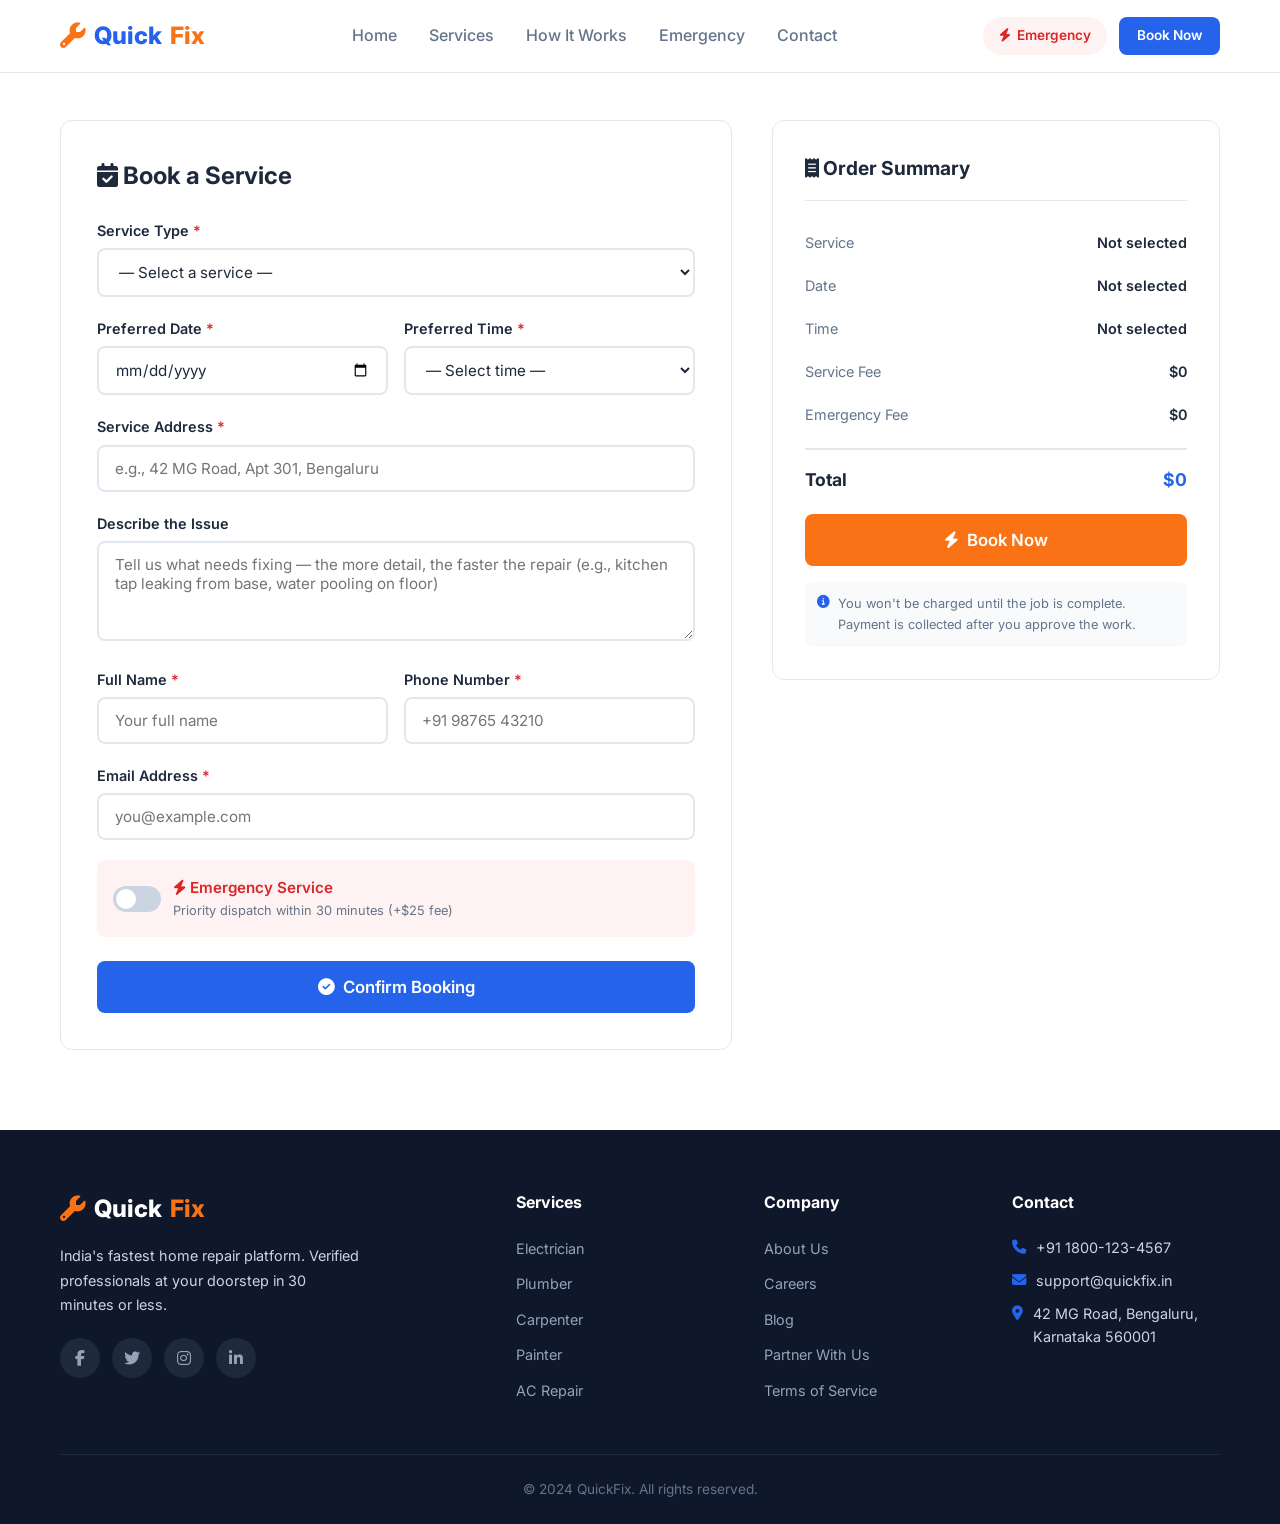
==== booking.html @ 73a85759 "feat: create complete QuickFix home repair services website - index.html: Landing page with hero, se" ====
<!DOCTYPE html>
<html lang="en">
<head>
  <meta charset="UTF-8">
  <meta name="viewport" content="width=device-width, initial-scale=1.0">
  <meta name="description" content="Book a home repair professional on QuickFix. Choose your service, pick a time, and get it fixed.">
  <title>Book a Service – QuickFix</title>
  <link rel="preconnect" href="https://fonts.googleapis.com">
  <link rel="preconnect" href="https://fonts.gstatic.com" crossorigin>
  <link href="https://fonts.googleapis.com/css2?family=Inter:wght@300;400;500;600;700;800&display=swap" rel="stylesheet">
  <link rel="stylesheet" href="https://cdnjs.cloudflare.com/ajax/libs/font-awesome/6.4.0/css/all.min.css">
  <link rel="stylesheet" href="css/style.css">
</head>
<body>

  <!-- ===== Navigation ===== -->
  <nav class="navbar" role="navigation" aria-label="Main navigation">
    <div class="container">
      <a href="index.html" class="logo" aria-label="QuickFix Home">
        <i class="fas fa-wrench"></i>
        <span>Quick</span><span>Fix</span>
      </a>
      <ul class="nav-links" role="menubar">
        <li role="none"><a href="index.html" role="menuitem">Home</a></li>
        <li role="none"><a href="services.html" role="menuitem">Services</a></li>
        <li role="none"><a href="index.html#how-it-works" role="menuitem">How It Works</a></li>
        <li role="none"><a href="index.html#emergency" role="menuitem">Emergency</a></li>
        <li role="none"><a href="index.html#contact" role="menuitem">Contact</a></li>
      </ul>
      <div class="nav-actions">
        <a href="index.html#emergency" class="nav-emergency" aria-label="Emergency services available">
          <i class="fas fa-bolt"></i> Emergency
        </a>
        <a href="booking.html" class="btn btn-primary btn-sm active">Book Now</a>
        <button class="hamburger" aria-label="Toggle menu" aria-expanded="false">
          <span></span><span></span><span></span>
        </button>
      </div>
    </div>
  </nav>

  <!-- ===== Booking Section ===== -->
  <section class="booking-section">
    <div class="container">
      <div class="booking-layout">

        <!-- Booking Form -->
        <div class="booking-form-card fade-in">
          <h2><i class="fas fa-calendar-check"></i> Book a Service</h2>
          <form id="bookingForm" novalidate>

            <!-- Service Type -->
            <div class="form-group">
              <label for="service">Service Type <span class="required">*</span></label>
              <select id="service" class="form-control" required aria-required="true">
                <option value="">— Select a service —</option>
                <option value="electrician">Electrician</option>
                <option value="plumber">Plumber</option>
                <option value="carpenter">Carpenter</option>
                <option value="painter">Painter</option>
                <option value="ac_repair">AC Repair</option>
                <option value="mechanic">Mechanic</option>
                <option value="appliance">Appliance Repair</option>
                <option value="locksmith">Locksmith</option>
              </select>
              <span class="error-message">Please select a service</span>
            </div>

            <!-- Date & Time -->
            <div class="form-row">
              <div class="form-group">
                <label for="date">Preferred Date <span class="required">*</span></label>
                <input type="date" id="date" class="form-control" required aria-required="true">
                <span class="error-message">Please select a date</span>
              </div>
              <div class="form-group">
                <label for="time">Preferred Time <span class="required">*</span></label>
                <select id="time" class="form-control" required aria-required="true">
                  <option value="">— Select time —</option>
                  <option value="08:00 AM">08:00 AM</option>
                  <option value="09:00 AM">09:00 AM</option>
                  <option value="10:00 AM">10:00 AM</option>
                  <option value="11:00 AM">11:00 AM</option>
                  <option value="12:00 PM">12:00 PM</option>
                  <option value="01:00 PM">01:00 PM</option>
                  <option value="02:00 PM">02:00 PM</option>
                  <option value="03:00 PM">03:00 PM</option>
                  <option value="04:00 PM">04:00 PM</option>
                  <option value="05:00 PM">05:00 PM</option>
                  <option value="06:00 PM">06:00 PM</option>
                  <option value="07:00 PM">07:00 PM</option>
                </select>
                <span class="error-message">Please select a time</span>
              </div>
            </div>

            <!-- Address -->
            <div class="form-group">
              <label for="address">Service Address <span class="required">*</span></label>
              <input type="text" id="address" class="form-control" placeholder="e.g., 42 MG Road, Apt 301, Bengaluru" required aria-required="true">
              <span class="error-message">Please enter your address</span>
            </div>

            <!-- Description -->
            <div class="form-group">
              <label for="description">Describe the Issue</label>
              <textarea id="description" class="form-control" placeholder="Tell us what needs fixing — the more detail, the faster the repair (e.g., kitchen tap leaking from base, water pooling on floor)"></textarea>
            </div>

            <!-- Contact Info -->
            <div class="form-row">
              <div class="form-group">
                <label for="name">Full Name <span class="required">*</span></label>
                <input type="text" id="name" class="form-control" placeholder="Your full name" required aria-required="true">
                <span class="error-message">Please enter your name</span>
              </div>
              <div class="form-group">
                <label for="phone">Phone Number <span class="required">*</span></label>
                <input type="tel" id="phone" class="form-control" placeholder="+91 98765 43210" required aria-required="true">
                <span class="error-message">Please enter a valid phone number</span>
              </div>
            </div>

            <div class="form-group">
              <label for="email">Email Address <span class="required">*</span></label>
              <input type="email" id="email" class="form-control" placeholder="you@example.com" required aria-required="true">
              <span class="error-message">Please enter a valid email address</span>
            </div>

            <!-- Emergency Toggle -->
            <div class="emergency-toggle">
              <label class="toggle-switch">
                <input type="checkbox" id="emergency" aria-label="Toggle emergency service">
                <span class="toggle-slider"></span>
              </label>
              <div class="emergency-toggle-text">
                <h4><i class="fas fa-bolt"></i> Emergency Service</h4>
                <p>Priority dispatch within 30 minutes (+$25 fee)</p>
              </div>
            </div>

            <button type="submit" class="btn btn-primary btn-lg" style="width:100%;">
              <i class="fas fa-check-circle"></i> Confirm Booking
            </button>
          </form>
        </div>

        <!-- Order Summary Sidebar -->
        <div class="booking-summary fade-in">
          <h3><i class="fas fa-receipt"></i> Order Summary</h3>
          <div class="summary-item">
            <span>Service</span>
            <span id="summaryService">Not selected</span>
          </div>
          <div class="summary-item">
            <span>Date</span>
            <span id="summaryDate">Not selected</span>
          </div>
          <div class="summary-item">
            <span>Time</span>
            <span id="summaryTime">Not selected</span>
          </div>
          <div class="summary-item">
            <span>Service Fee</span>
            <span id="summaryPrice">$0</span>
          </div>
          <div class="summary-item">
            <span>Emergency Fee</span>
            <span id="summaryEmergency">$0</span>
          </div>
          <div class="summary-total">
            <span>Total</span>
            <span id="summaryTotal">$0</span>
          </div>
          <button type="button" id="confirmBooking" class="btn btn-accent btn-lg">
            <i class="fas fa-bolt"></i> Book Now
          </button>
          <div class="summary-note">
            <i class="fas fa-info-circle"></i>
            <span>You won't be charged until the job is complete. Payment is collected after you approve the work.</span>
          </div>
        </div>

      </div>
    </div>
  </section>

  <!-- ===== Confirmation Modal ===== -->
  <div class="modal-overlay" id="confirmationModal" role="dialog" aria-modal="true" aria-labelledby="modalTitle">
    <div class="modal">
      <div class="modal-icon" aria-hidden="true">
        <i class="fas fa-check"></i>
      </div>
      <h2 id="modalTitle">Booking Confirmed!</h2>
      <p>Your service request has been received. A verified professional will be assigned shortly. You'll receive an SMS and email confirmation within 2 minutes.</p>
      <a href="index.html" class="btn btn-primary modal-close">Back to Home</a>
    </div>
  </div>

  <!-- ===== Footer ===== -->
  <footer class="footer">
    <div class="container">
      <div class="footer-grid">
        <div class="footer-brand">
          <a href="index.html" class="logo" aria-label="QuickFix Home">
            <i class="fas fa-wrench"></i>
            <span>Quick</span><span>Fix</span>
          </a>
          <p>India's fastest home repair platform. Verified professionals at your doorstep in 30 minutes or less.</p>
          <div class="footer-social">
            <a href="#" aria-label="Facebook"><i class="fab fa-facebook-f"></i></a>
            <a href="#" aria-label="Twitter"><i class="fab fa-twitter"></i></a>
            <a href="#" aria-label="Instagram"><i class="fab fa-instagram"></i></a>
            <a href="#" aria-label="LinkedIn"><i class="fab fa-linkedin-in"></i></a>
          </div>
        </div>
        <div>
          <h4>Services</h4>
          <ul>
            <li><a href="services.html?search=electrician">Electrician</a></li>
            <li><a href="services.html?search=plumber">Plumber</a></li>
            <li><a href="services.html?search=carpenter">Carpenter</a></li>
            <li><a href="services.html?search=painter">Painter</a></li>
            <li><a href="services.html?search=ac">AC Repair</a></li>
          </ul>
        </div>
        <div>
          <h4>Company</h4>
          <ul>
            <li><a href="#">About Us</a></li>
            <li><a href="#">Careers</a></li>
            <li><a href="#">Blog</a></li>
            <li><a href="#">Partner With Us</a></li>
            <li><a href="#">Terms of Service</a></li>
          </ul>
        </div>
        <div>
          <h4>Contact</h4>
          <ul class="footer-contact">
            <li><i class="fas fa-phone"></i> <span>+91 1800-123-4567</span></li>
            <li><i class="fas fa-envelope"></i> <span>support@quickfix.in</span></li>
            <li><i class="fas fa-location-dot"></i> <span>42 MG Road, Bengaluru, Karnataka 560001</span></li>
          </ul>
        </div>
      </div>
      <div class="footer-bottom">
        <p>&copy; 2024 QuickFix. All rights reserved.</p>
      </div>
    </div>
  </footer>

  <script src="js/main.js"></script>
</body>
</html>
---- css/style.css ----
/* ===== CSS Variables & Reset ===== */
:root {
  --primary: #2563EB;
  --primary-dark: #1D4ED8;
  --primary-light: #DBEAFE;
  --accent: #F97316;
  --accent-dark: #EA580C;
  --accent-light: #FFF7ED;
  --text: #1E293B;
  --text-light: #64748B;
  --bg: #FFFFFF;
  --bg-alt: #F8FAFC;
  --border: #E2E8F0;
  --success: #16A34A;
  --danger: #DC2626;
  --shadow-sm: 0 1px 2px rgba(0,0,0,.05);
  --shadow: 0 4px 6px -1px rgba(0,0,0,.1), 0 2px 4px -2px rgba(0,0,0,.1);
  --shadow-lg: 0 10px 15px -3px rgba(0,0,0,.1), 0 4px 6px -4px rgba(0,0,0,.1);
  --shadow-xl: 0 20px 25px -5px rgba(0,0,0,.1), 0 8px 10px -6px rgba(0,0,0,.1);
  --radius: 12px;
  --radius-sm: 8px;
  --transition: .3s ease;
}

*, *::before, *::after { box-sizing: border-box; margin: 0; padding: 0; }

html { scroll-behavior: smooth; }

body {
  font-family: 'Inter', system-ui, -apple-system, sans-serif;
  color: var(--text);
  background: var(--bg);
  line-height: 1.6;
  -webkit-font-smoothing: antialiased;
}

a { text-decoration: none; color: inherit; transition: color var(--transition); }
ul { list-style: none; }
img { max-width: 100%; display: block; }
button, input, select, textarea { font-family: inherit; font-size: inherit; }

.container {
  width: 100%;
  max-width: 1200px;
  margin: 0 auto;
  padding: 0 20px;
}

.section { padding: 80px 0; }
.section-title {
  font-size: 2rem;
  font-weight: 800;
  text-align: center;
  margin-bottom: .5rem;
}
.section-subtitle {
  text-align: center;
  color: var(--text-light);
  font-size: 1.1rem;
  margin-bottom: 3rem;
}

/* ===== Buttons ===== */
.btn {
  display: inline-flex;
  align-items: center;
  gap: 8px;
  padding: 12px 28px;
  border-radius: var(--radius-sm);
  font-weight: 600;
  font-size: .95rem;
  border: none;
  cursor: pointer;
  transition: all var(--transition);
  text-align: center;
  justify-content: center;
}
.btn-primary { background: var(--primary); color: #fff; }
.btn-primary:hover { background: var(--primary-dark); transform: translateY(-2px); box-shadow: var(--shadow-lg); }
.btn-accent { background: var(--accent); color: #fff; }
.btn-accent:hover { background: var(--accent-dark); transform: translateY(-2px); box-shadow: var(--shadow-lg); }
.btn-outline { background: transparent; color: var(--primary); border: 2px solid var(--primary); }
.btn-outline:hover { background: var(--primary); color: #fff; }
.btn-danger { background: var(--danger); color: #fff; }
.btn-danger:hover { background: #B91C1C; transform: translateY(-2px); }
.btn-sm { padding: 8px 18px; font-size: .85rem; }
.btn-lg { padding: 16px 36px; font-size: 1.05rem; }

/* ===== Navigation ===== */
.navbar {
  position: fixed;
  top: 0; left: 0; right: 0;
  z-index: 1000;
  background: rgba(255,255,255,.95);
  backdrop-filter: blur(10px);
  border-bottom: 1px solid var(--border);
  transition: box-shadow var(--transition);
}
.navbar.scrolled { box-shadow: var(--shadow); }
.navbar .container {
  display: flex;
  align-items: center;
  justify-content: space-between;
  height: 72px;
}
.logo {
  display: flex;
  align-items: center;
  gap: 8px;
  font-size: 1.5rem;
  font-weight: 800;
}
.logo i { color: var(--accent); font-size: 1.6rem; }
.logo span:first-of-type { color: var(--primary); }
.logo span:last-of-type { color: var(--accent); }

.nav-links { display: flex; align-items: center; gap: 32px; }
.nav-links a {
  font-weight: 500;
  color: var(--text-light);
  position: relative;
  padding: 4px 0;
}
.nav-links a::after {
  content: '';
  position: absolute;
  bottom: -2px; left: 0;
  width: 0; height: 2px;
  background: var(--primary);
  transition: width var(--transition);
}
.nav-links a:hover, .nav-links a.active { color: var(--primary); }
.nav-links a:hover::after, .nav-links a.active::after { width: 100%; }

.nav-actions { display: flex; align-items: center; gap: 12px; }
.nav-emergency {
  display: inline-flex;
  align-items: center;
  gap: 6px;
  padding: 8px 16px;
  background: #FEF2F2;
  color: var(--danger);
  border-radius: 50px;
  font-weight: 600;
  font-size: .85rem;
  animation: pulse-emergency 2s infinite;
}
@keyframes pulse-emergency {
  0%, 100% { box-shadow: 0 0 0 0 rgba(220,38,38,.3); }
  50% { box-shadow: 0 0 0 8px rgba(220,38,38,0); }
}

.hamburger {
  display: none;
  flex-direction: column;
  gap: 5px;
  background: none;
  border: none;
  cursor: pointer;
  padding: 4px;
}
.hamburger span {
  width: 24px; height: 2px;
  background: var(--text);
  transition: all var(--transition);
  border-radius: 2px;
}
.hamburger.active span:nth-child(1) { transform: rotate(45deg) translate(5px,5px); }
.hamburger.active span:nth-child(2) { opacity: 0; }
.hamburger.active span:nth-child(3) { transform: rotate(-45deg) translate(5px,-5px); }

/* ===== Hero ===== */
.hero {
  padding: 140px 0 80px;
  background: linear-gradient(135deg, var(--primary-light) 0%, #EFF6FF 50%, #FFF7ED 100%);
  position: relative;
  overflow: hidden;
}
.hero::before {
  content: '';
  position: absolute;
  top: -50%; right: -20%;
  width: 600px; height: 600px;
  background: radial-gradient(circle, rgba(37,99,235,.08) 0%, transparent 70%);
  border-radius: 50%;
}
.hero .container {
  display: flex;
  align-items: center;
  gap: 60px;
}
.hero-content { flex: 1; }
.hero-badge {
  display: inline-flex;
  align-items: center;
  gap: 8px;
  padding: 6px 16px;
  background: #fff;
  border-radius: 50px;
  font-size: .85rem;
  font-weight: 600;
  color: var(--primary);
  margin-bottom: 20px;
  box-shadow: var(--shadow-sm);
}
.hero-badge i { color: var(--accent); }
.hero h1 {
  font-size: 3.2rem;
  font-weight: 800;
  line-height: 1.15;
  margin-bottom: 16px;
}
.hero h1 .highlight { color: var(--primary); }
.hero h1 .accent { color: var(--accent); }
.hero-subtitle {
  font-size: 1.15rem;
  color: var(--text-light);
  margin-bottom: 32px;
  max-width: 500px;
}
.hero-search {
  display: flex;
  background: #fff;
  border-radius: var(--radius);
  box-shadow: var(--shadow-lg);
  overflow: hidden;
  max-width: 520px;
  margin-bottom: 24px;
}
.hero-search input {
  flex: 1;
  padding: 16px 20px;
  border: none;
  outline: none;
  font-size: 1rem;
}
.hero-search button {
  padding: 16px 28px;
  background: var(--primary);
  color: #fff;
  border: none;
  cursor: pointer;
  font-weight: 600;
  transition: background var(--transition);
  white-space: nowrap;
}
.hero-search button:hover { background: var(--primary-dark); }
.hero-stats {
  display: flex;
  gap: 32px;
  margin-top: 32px;
}
.hero-stat strong {
  display: block;
  font-size: 1.5rem;
  font-weight: 800;
  color: var(--text);
}
.hero-stat span {
  font-size: .85rem;
  color: var(--text-light);
}
.hero-visual {
  flex: 1;
  display: flex;
  align-items: center;
  justify-content: center;
}
.hero-illustration {
  width: 380px; height: 380px;
  background: linear-gradient(135deg, var(--primary), var(--primary-dark));
  border-radius: 50%;
  display: flex;
  align-items: center;
  justify-content: center;
  position: relative;
}
.hero-illustration i {
  font-size: 8rem;
  color: rgba(255,255,255,.9);
}
.hero-float {
  position: absolute;
  background: #fff;
  padding: 12px 18px;
  border-radius: var(--radius-sm);
  box-shadow: var(--shadow-lg);
  font-size: .85rem;
  font-weight: 600;
  display: flex;
  align-items: center;
  gap: 8px;
  animation: float 3s ease-in-out infinite;
}
.hero-float:nth-child(2) { top: 20px; right: -20px; animation-delay: .5s; }
.hero-float:nth-child(3) { bottom: 40px; left: -30px; animation-delay: 1s; }
.hero-float:nth-child(4) { top: 50%; right: -40px; animation-delay: 1.5s; }
.hero-float i { font-size: 1.1rem; }
.hero-float .text-success { color: var(--success); }
.hero-float .text-accent { color: var(--accent); }
.hero-float .text-primary { color: var(--primary); }
@keyframes float {
  0%, 100% { transform: translateY(0); }
  50% { transform: translateY(-10px); }
}

/* ===== Service Categories Grid ===== */
.categories { background: var(--bg); }
.categories-grid {
  display: grid;
  grid-template-columns: repeat(4, 1fr);
  gap: 20px;
}
.category-card {
  background: #fff;
  border: 2px solid var(--border);
  border-radius: var(--radius);
  padding: 28px 20px;
  text-align: center;
  cursor: pointer;
  transition: all var(--transition);
}
.category-card:hover {
  border-color: var(--primary);
  transform: translateY(-4px);
  box-shadow: var(--shadow-lg);
}
.category-icon {
  width: 64px; height: 64px;
  margin: 0 auto 16px;
  border-radius: 16px;
  display: flex;
  align-items: center;
  justify-content: center;
  font-size: 1.6rem;
  color: #fff;
}
.category-card h3 { font-size: 1rem; font-weight: 600; margin-bottom: 4px; }
.category-card p { font-size: .8rem; color: var(--text-light); }

/* ===== How It Works ===== */
.how-it-works { background: var(--bg-alt); }
.steps {
  display: grid;
  grid-template-columns: repeat(3, 1fr);
  gap: 40px;
  position: relative;
}
.steps::before {
  content: '';
  position: absolute;
  top: 50px;
  left: 20%;
  right: 20%;
  height: 2px;
  background: var(--border);
}
.step {
  text-align: center;
  position: relative;
}
.step-number {
  width: 80px; height: 80px;
  margin: 0 auto 20px;
  border-radius: 50%;
  background: var(--primary);
  color: #fff;
  display: flex;
  align-items: center;
  justify-content: center;
  font-size: 1.8rem;
  font-weight: 800;
  position: relative;
  z-index: 1;
}
.step h3 { font-size: 1.2rem; font-weight: 700; margin-bottom: 8px; }
.step p { color: var(--text-light); font-size: .95rem; max-width: 280px; margin: 0 auto; }

/* ===== Emergency Banner ===== */
.emergency-banner {
  background: linear-gradient(135deg, var(--danger) 0%, #991B1B 100%);
  color: #fff;
  padding: 60px 0;
  text-align: center;
  position: relative;
  overflow: hidden;
}
.emergency-banner::before {
  content: '';
  position: absolute;
  top: -50%; left: -20%;
  width: 400px; height: 400px;
  background: rgba(255,255,255,.05);
  border-radius: 50%;
}
.emergency-banner h2 { font-size: 2rem; font-weight: 800; margin-bottom: 8px; }
.emergency-banner p { font-size: 1.1rem; opacity: .9; margin-bottom: 24px; }
.emergency-features {
  display: flex;
  justify-content: center;
  gap: 40px;
  margin-bottom: 28px;
  flex-wrap: wrap;
}
.emergency-feature {
  display: flex;
  align-items: center;
  gap: 8px;
  font-weight: 600;
}
.emergency-feature i { font-size: 1.2rem; }

/* ===== Workers Section ===== */
.workers { background: var(--bg); }
.workers-grid {
  display: grid;
  grid-template-columns: repeat(4, 1fr);
  gap: 24px;
}
.worker-card {
  background: #fff;
  border: 1px solid var(--border);
  border-radius: var(--radius);
  overflow: hidden;
  transition: all var(--transition);
}
.worker-card:hover { transform: translateY(-4px); box-shadow: var(--shadow-lg); }
.worker-avatar {
  width: 100%;
  height: 200px;
  background: linear-gradient(135deg, var(--primary-light), #EFF6FF);
  display: flex;
  align-items: center;
  justify-content: center;
}
.worker-avatar i { font-size: 4rem; color: var(--primary); }
.worker-info { padding: 20px; }
.worker-info h3 { font-size: 1.1rem; font-weight: 700; }
.worker-profession {
  color: var(--primary);
  font-size: .85rem;
  font-weight: 600;
  margin-bottom: 10px;
}
.worker-meta {
  display: flex;
  justify-content: space-between;
  align-items: center;
  margin-bottom: 16px;
}
.worker-rating { display: flex; align-items: center; gap: 4px; font-weight: 600; font-size: .9rem; }
.worker-rating i { color: #FBBF24; }
.worker-jobs { color: var(--text-light); font-size: .85rem; }
.worker-card .btn { width: 100%; }

/* ===== Testimonials ===== */
.testimonials { background: var(--bg-alt); }
.testimonials-grid {
  display: grid;
  grid-template-columns: repeat(3, 1fr);
  gap: 24px;
}
.testimonial-card {
  background: #fff;
  padding: 32px;
  border-radius: var(--radius);
  box-shadow: var(--shadow-sm);
  border: 1px solid var(--border);
  transition: all var(--transition);
}
.testimonial-card:hover { box-shadow: var(--shadow-lg); transform: translateY(-2px); }
.testimonial-stars {
  display: flex;
  gap: 2px;
  margin-bottom: 16px;
  color: #FBBF24;
  font-size: .9rem;
}
.testimonial-text {
  font-size: 1rem;
  line-height: 1.7;
  color: var(--text);
  margin-bottom: 20px;
}
.testimonial-author {
  display: flex;
  align-items: center;
  gap: 12px;
}
.testimonial-avatar {
  width: 48px; height: 48px;
  border-radius: 50%;
  background: var(--primary-light);
  display: flex;
  align-items: center;
  justify-content: center;
  color: var(--primary);
  font-weight: 700;
  font-size: 1.1rem;
}
.testimonial-author h4 { font-size: .95rem; font-weight: 600; }
.testimonial-author p { font-size: .8rem; color: var(--text-light); }

/* ===== CTA App Download ===== */
.cta-section {
  background: linear-gradient(135deg, var(--primary) 0%, var(--primary-dark) 100%);
  color: #fff;
  padding: 80px 0;
  text-align: center;
  position: relative;
  overflow: hidden;
}
.cta-section::before {
  content: '';
  position: absolute;
  bottom: -40%; right: -10%;
  width: 500px; height: 500px;
  background: rgba(255,255,255,.05);
  border-radius: 50%;
}
.cta-section h2 { font-size: 2.2rem; font-weight: 800; margin-bottom: 12px; }
.cta-section p { font-size: 1.1rem; opacity: .9; margin-bottom: 32px; max-width: 500px; margin-left: auto; margin-right: auto; }
.cta-buttons { display: flex; justify-content: center; gap: 16px; flex-wrap: wrap; }
.cta-store-btn {
  display: inline-flex;
  align-items: center;
  gap: 12px;
  padding: 14px 28px;
  background: rgba(255,255,255,.15);
  border: 2px solid rgba(255,255,255,.3);
  border-radius: var(--radius-sm);
  color: #fff;
  transition: all var(--transition);
  cursor: pointer;
}
.cta-store-btn:hover { background: rgba(255,255,255,.25); transform: translateY(-2px); }
.cta-store-btn i { font-size: 1.8rem; }
.cta-store-btn .store-text { text-align: left; }
.cta-store-btn .store-text small { display: block; font-size: .7rem; opacity: .8; }
.cta-store-btn .store-text span { font-size: 1.05rem; font-weight: 700; }

/* ===== Footer ===== */
.footer {
  background: #0F172A;
  color: #CBD5E1;
  padding: 60px 0 0;
}
.footer-grid {
  display: grid;
  grid-template-columns: 2fr 1fr 1fr 1fr;
  gap: 40px;
  padding-bottom: 40px;
  border-bottom: 1px solid #1E293B;
}
.footer-brand .logo { margin-bottom: 16px; }
.footer-brand .logo span:first-of-type { color: #fff; }
.footer-brand p { font-size: .9rem; line-height: 1.7; max-width: 300px; }
.footer h4 { color: #fff; font-size: 1rem; font-weight: 700; margin-bottom: 20px; }
.footer ul li { margin-bottom: 10px; }
.footer ul a { color: #94A3B8; font-size: .9rem; transition: color var(--transition); }
.footer ul a:hover { color: #fff; }
.footer-contact li {
  display: flex;
  align-items: flex-start;
  gap: 10px;
  font-size: .9rem;
  margin-bottom: 12px;
}
.footer-contact i { color: var(--primary); margin-top: 4px; }
.footer-social {
  display: flex;
  gap: 12px;
  margin-top: 20px;
}
.footer-social a {
  width: 40px; height: 40px;
  border-radius: 50%;
  background: #1E293B;
  display: flex;
  align-items: center;
  justify-content: center;
  color: #94A3B8;
  transition: all var(--transition);
}
.footer-social a:hover { background: var(--primary); color: #fff; }
.footer-bottom {
  text-align: center;
  padding: 24px 0;
  font-size: .85rem;
  color: #64748B;
}

/* ===== Services Page ===== */
.page-header {
  padding: 120px 0 60px;
  background: linear-gradient(135deg, var(--primary-light) 0%, #EFF6FF 100%);
  text-align: center;
}
.page-header h1 { font-size: 2.5rem; font-weight: 800; margin-bottom: 8px; }
.page-header p { color: var(--text-light); font-size: 1.1rem; }

.services-filter {
  display: flex;
  justify-content: center;
  flex-wrap: wrap;
  gap: 10px;
  padding: 40px 0 0;
}
.filter-btn {
  padding: 10px 22px;
  border: 2px solid var(--border);
  border-radius: 50px;
  background: #fff;
  font-weight: 500;
  cursor: pointer;
  transition: all var(--transition);
  font-size: .9rem;
}
.filter-btn:hover, .filter-btn.active {
  border-color: var(--primary);
  background: var(--primary);
  color: #fff;
}

.services-grid {
  display: grid;
  grid-template-columns: repeat(3, 1fr);
  gap: 24px;
  padding: 40px 0 80px;
}
.service-card {
  background: #fff;
  border: 1px solid var(--border);
  border-radius: var(--radius);
  padding: 32px;
  transition: all var(--transition);
}
.service-card:hover { border-color: var(--primary); transform: translateY(-4px); box-shadow: var(--shadow-lg); }
.service-card-icon {
  width: 60px; height: 60px;
  border-radius: 14px;
  display: flex;
  align-items: center;
  justify-content: center;
  font-size: 1.5rem;
  color: #fff;
  margin-bottom: 20px;
}
.service-card h3 { font-size: 1.2rem; font-weight: 700; margin-bottom: 8px; }
.service-card p { color: var(--text-light); font-size: .9rem; line-height: 1.6; margin-bottom: 20px; }
.service-card-footer {
  display: flex;
  justify-content: space-between;
  align-items: center;
}
.service-price { font-size: 1.1rem; font-weight: 700; color: var(--primary); }
.service-price small { font-size: .8rem; font-weight: 400; color: var(--text-light); }

/* ===== Booking Page ===== */
.booking-section { padding: 120px 0 80px; }
.booking-layout {
  display: grid;
  grid-template-columns: 1.5fr 1fr;
  gap: 40px;
  align-items: start;
}
.booking-form-card {
  background: #fff;
  border: 1px solid var(--border);
  border-radius: var(--radius);
  padding: 36px;
}
.booking-form-card h2 { font-size: 1.5rem; font-weight: 700; margin-bottom: 24px; }
.form-group { margin-bottom: 20px; }
.form-group label {
  display: block;
  font-weight: 600;
  font-size: .9rem;
  margin-bottom: 6px;
  color: var(--text);
}
.form-group label .required { color: var(--danger); }
.form-control {
  width: 100%;
  padding: 12px 16px;
  border: 2px solid var(--border);
  border-radius: var(--radius-sm);
  font-size: .95rem;
  transition: border-color var(--transition);
  outline: none;
  background: #fff;
  color: var(--text);
}
.form-control:focus { border-color: var(--primary); }
.form-control.error { border-color: var(--danger); }
.error-message { color: var(--danger); font-size: .8rem; margin-top: 4px; display: none; }
.form-control.error + .error-message { display: block; }
textarea.form-control { min-height: 100px; resize: vertical; }
.form-row { display: grid; grid-template-columns: 1fr 1fr; gap: 16px; }

.emergency-toggle {
  display: flex;
  align-items: center;
  gap: 12px;
  padding: 16px;
  background: #FEF2F2;
  border-radius: var(--radius-sm);
  margin-bottom: 24px;
}
.toggle-switch {
  position: relative;
  width: 48px; height: 26px;
}
.toggle-switch input { opacity: 0; width: 0; height: 0; }
.toggle-slider {
  position: absolute;
  inset: 0;
  background: #CBD5E1;
  border-radius: 26px;
  cursor: pointer;
  transition: background var(--transition);
}
.toggle-slider::before {
  content: '';
  position: absolute;
  width: 20px; height: 20px;
  left: 3px; bottom: 3px;
  background: #fff;
  border-radius: 50%;
  transition: transform var(--transition);
}
.toggle-switch input:checked + .toggle-slider { background: var(--danger); }
.toggle-switch input:checked + .toggle-slider::before { transform: translateX(22px); }
.emergency-toggle-text h4 { font-size: .95rem; font-weight: 600; color: var(--danger); }
.emergency-toggle-text p { font-size: .8rem; color: var(--text-light); }

/* Booking Summary Sidebar */
.booking-summary {
  background: #fff;
  border: 1px solid var(--border);
  border-radius: var(--radius);
  padding: 32px;
  position: sticky;
  top: 92px;
}
.booking-summary h3 { font-size: 1.2rem; font-weight: 700; margin-bottom: 20px; padding-bottom: 16px; border-bottom: 1px solid var(--border); }
.summary-item {
  display: flex;
  justify-content: space-between;
  padding: 10px 0;
  font-size: .9rem;
}
.summary-item span:first-child { color: var(--text-light); }
.summary-item span:last-child { font-weight: 600; }
.summary-total {
  display: flex;
  justify-content: space-between;
  padding: 16px 0 0;
  margin-top: 12px;
  border-top: 2px solid var(--border);
  font-size: 1.1rem;
  font-weight: 700;
}
.summary-total span:last-child { color: var(--primary); }
.booking-summary .btn { width: 100%; margin-top: 20px; }
.summary-note {
  display: flex;
  align-items: flex-start;
  gap: 8px;
  margin-top: 16px;
  padding: 12px;
  background: var(--bg-alt);
  border-radius: var(--radius-sm);
  font-size: .8rem;
  color: var(--text-light);
}
.summary-note i { color: var(--primary); margin-top: 2px; }

/* ===== Modal ===== */
.modal-overlay {
  position: fixed;
  inset: 0;
  background: rgba(0,0,0,.5);
  display: flex;
  align-items: center;
  justify-content: center;
  z-index: 2000;
  opacity: 0;
  visibility: hidden;
  transition: all var(--transition);
}
.modal-overlay.active { opacity: 1; visibility: visible; }
.modal {
  background: #fff;
  border-radius: var(--radius);
  padding: 40px;
  max-width: 480px;
  width: 90%;
  text-align: center;
  transform: scale(.9);
  transition: transform var(--transition);
}
.modal-overlay.active .modal { transform: scale(1); }
.modal-icon {
  width: 72px; height: 72px;
  margin: 0 auto 20px;
  background: #DCFCE7;
  border-radius: 50%;
  display: flex;
  align-items: center;
  justify-content: center;
  font-size: 2rem;
  color: var(--success);
}
.modal h2 { font-size: 1.5rem; font-weight: 700; margin-bottom: 8px; }
.modal p { color: var(--text-light); margin-bottom: 24px; }
.modal .btn { min-width: 200px; }

/* ===== Scroll Animations ===== */
.fade-in {
  opacity: 0;
  transform: translateY(30px);
  transition: opacity .6s ease, transform .6s ease;
}
.fade-in.visible { opacity: 1; transform: translateY(0); }

/* ===== Responsive ===== */
@media (max-width: 1024px) {
  .hero h1 { font-size: 2.5rem; }
  .hero .container { gap: 40px; }
  .hero-illustration { width: 300px; height: 300px; }
  .hero-illustration i { font-size: 6rem; }
  .categories-grid { grid-template-columns: repeat(4, 1fr); }
  .workers-grid { grid-template-columns: repeat(2, 1fr); }
  .testimonials-grid { grid-template-columns: repeat(2, 1fr); }
  .footer-grid { grid-template-columns: repeat(2, 1fr); }
  .services-grid { grid-template-columns: repeat(2, 1fr); }
  .booking-layout { grid-template-columns: 1fr; }
}

@media (max-width: 768px) {
  .section { padding: 60px 0; }
  .hamburger { display: flex; }
  .nav-links {
    position: fixed;
    top: 72px; left: 0; right: 0;
    background: #fff;
    flex-direction: column;
    padding: 24px;
    gap: 16px;
    box-shadow: var(--shadow-lg);
    transform: translateY(-100%);
    opacity: 0;
    pointer-events: none;
    transition: all var(--transition);
    z-index: 999;
  }
  .nav-links.active { transform: translateY(0); opacity: 1; pointer-events: all; }
  .nav-actions .btn { display: none; }

  .hero { padding: 110px 0 60px; }
  .hero .container { flex-direction: column; text-align: center; }
  .hero h1 { font-size: 2rem; }
  .hero-subtitle { margin-left: auto; margin-right: auto; }
  .hero-search { max-width: 100%; }
  .hero-stats { justify-content: center; }
  .hero-visual { display: none; }

  .categories-grid { grid-template-columns: repeat(2, 1fr); }
  .steps { grid-template-columns: 1fr; gap: 32px; }
  .steps::before { display: none; }
  .workers-grid { grid-template-columns: repeat(2, 1fr); }
  .testimonials-grid { grid-template-columns: 1fr; }
  .footer-grid { grid-template-columns: 1fr; }
  .services-grid { grid-template-columns: 1fr; }
  .form-row { grid-template-columns: 1fr; }
}

@media (max-width: 480px) {
  .hero h1 { font-size: 1.7rem; }
  .hero-stats { flex-direction: column; gap: 12px; }
  .categories-grid { grid-template-columns: repeat(2, 1fr); gap: 12px; }
  .workers-grid { grid-template-columns: 1fr; }
  .cta-buttons { flex-direction: column; align-items: center; }
  .section-title { font-size: 1.5rem; }
}
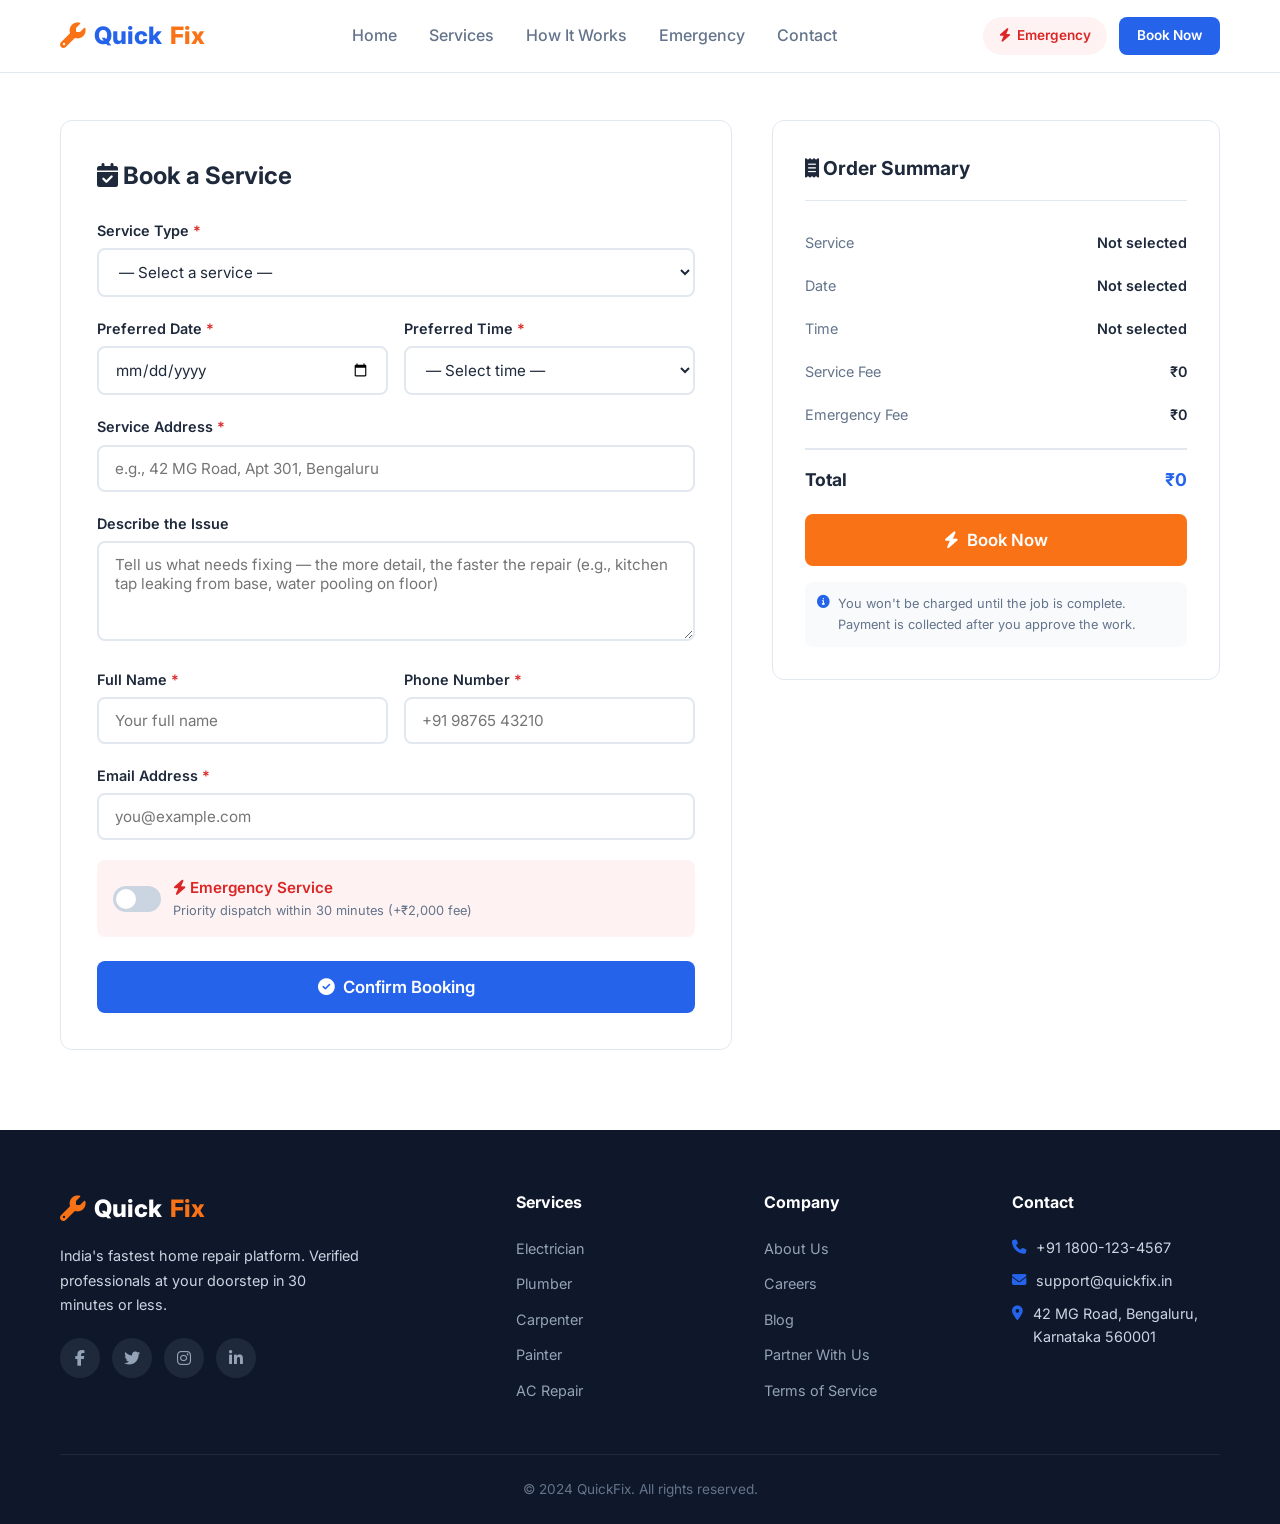
==== commit c3b6c300: "Convert all currency from USD to INR and save booking data to localStorage Co-authored-by: HarshShar" ====
--- a/booking.html
+++ b/booking.html
@@ -135,7 +135,7 @@
               </label>
               <div class="emergency-toggle-text">
                 <h4><i class="fas fa-bolt"></i> Emergency Service</h4>
-                <p>Priority dispatch within 30 minutes (+$25 fee)</p>
+                <p>Priority dispatch within 30 minutes (+₹2,000 fee)</p>
               </div>
             </div>
 
@@ -162,15 +162,15 @@
           </div>
           <div class="summary-item">
             <span>Service Fee</span>
-            <span id="summaryPrice">$0</span>
+            <span id="summaryPrice">₹0</span>
           </div>
           <div class="summary-item">
             <span>Emergency Fee</span>
-            <span id="summaryEmergency">$0</span>
+            <span id="summaryEmergency">₹0</span>
           </div>
           <div class="summary-total">
             <span>Total</span>
-            <span id="summaryTotal">$0</span>
+            <span id="summaryTotal">₹0</span>
           </div>
           <button type="button" id="confirmBooking" class="btn btn-accent btn-lg">
             <i class="fas fa-bolt"></i> Book Now
